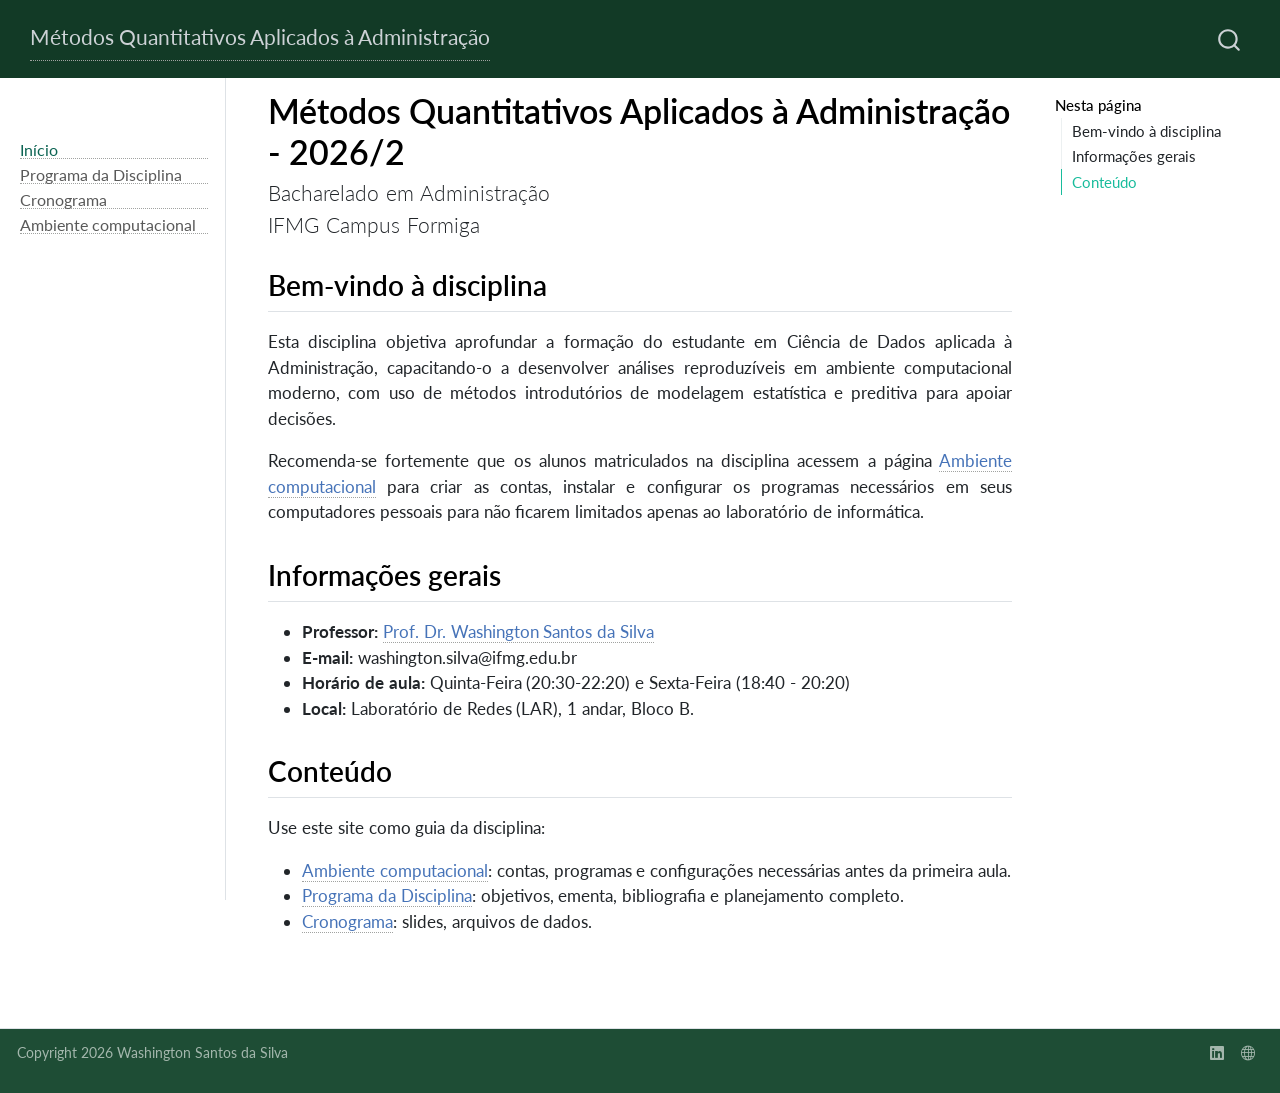
==== docs/index.html @ 7acd59c8 "publica site da disciplina" ====
<!DOCTYPE html>
<html xmlns="http://www.w3.org/1999/xhtml" lang="pt-BR" xml:lang="pt-BR"><head>

<meta charset="utf-8">
<meta name="generator" content="quarto-1.10.18">

<meta name="viewport" content="width=device-width, initial-scale=1.0, user-scalable=yes">


<title>Métodos Quantitativos Aplicados à Administração - 2026/2 – Métodos Quantitativos Aplicados à Administração</title>
<style>
/* Default styles provided by pandoc.
** See https://pandoc.org/MANUAL.html#variables-for-html for config info.
*/
span.smallcaps{font-variant: small-caps;}
div.columns{display: flex; gap: 1.5em;}
div.column{flex: auto;}
@media screen {
div.columns{gap: min(4vw, 1.5em);}
div.column{overflow-x: auto;}
}
div.hanging-indent{margin-left: 1.5em; text-indent: -1.5em;}
ul.task-list{list-style: none;}
ul.task-list li input[type="checkbox"] {
  width: 0.8em;
  margin: 0 0.8em 0.2em -1em; /* quarto-specific, see https://github.com/quarto-dev/quarto-cli/issues/4556 */ 
  vertical-align: middle;
}
</style>


<script src="site_libs/quarto-nav/quarto-nav.js"></script>
<script src="site_libs/quarto-nav/headroom.min.js"></script>
<script src="site_libs/clipboard/clipboard.min.js"></script>
<script src="site_libs/quarto-search/autocomplete.umd.js"></script>
<script src="site_libs/quarto-search/fuse.min.js"></script>
<script src="site_libs/quarto-search/quarto-search.js"></script>
<meta name="quarto:offset" content="./">
<script src="site_libs/quarto-html/quarto.js" type="module"></script>
<script src="site_libs/quarto-html/tabsets/tabsets.js" type="module"></script>
<script src="site_libs/quarto-html/popper.min.js"></script>
<script src="site_libs/quarto-html/tippy.umd.min.js"></script>
<script src="site_libs/quarto-html/anchor.min.js"></script>
<link href="site_libs/quarto-html/tippy.css" rel="stylesheet">
<link href="site_libs/quarto-html/quarto-syntax-highlighting-64a204ab8560d761af7679ceaba22944.css" rel="stylesheet" id="quarto-text-highlighting-styles">
<script src="site_libs/bootstrap/bootstrap.min.js"></script>
<link href="site_libs/bootstrap/bootstrap-icons.css" rel="stylesheet">
<link href="site_libs/bootstrap/bootstrap-d1bb5673b0c52643352dec3c37f18bb3.min.css" rel="stylesheet" append-hash="true" id="quarto-bootstrap" data-mode="light">
<script id="quarto-search-options" type="application/json">{
  "location": "navbar",
  "copy-button": false,
  "collapse-after": 3,
  "panel-placement": "end",
  "type": "overlay",
  "limit": 50,
  "keyboard-shortcut": [
    "f",
    "/",
    "s"
  ],
  "show-item-context": false,
  "language": {
    "search-no-results-text": "Nenhum resultado",
    "search-matching-documents-text": "documentos correspondentes",
    "search-copy-link-title": "Copiar link para a busca",
    "search-hide-matches-text": "Esconder correspondências adicionais",
    "search-more-match-text": "mais correspondência neste documento",
    "search-more-matches-text": "mais correspondências neste documento",
    "search-clear-button-title": "Limpar",
    "search-text-placeholder": "",
    "search-detached-cancel-button-title": "Cancelar",
    "search-submit-button-title": "Enviar",
    "search-label": "Procurar"
  }
}</script>


<link rel="stylesheet" href="styles.css">
</head>

<body class="nav-sidebar docked nav-fixed quarto-light">

<div id="quarto-search-results"></div>
  <header id="quarto-header" class="headroom fixed-top">
    <nav class="navbar navbar-expand-lg " data-bs-theme="dark">
      <div class="navbar-container container-fluid">
      <div class="navbar-brand-container mx-auto">
    <a class="navbar-brand" href="./index.html">
    <span class="navbar-title">Métodos Quantitativos Aplicados à Administração</span>
    </a>
  </div>
        <div class="quarto-navbar-tools tools-end">
</div>
          <div id="quarto-search" class="" title="Procurar"></div>
      </div> <!-- /container-fluid -->
    </nav>
  <nav class="quarto-secondary-nav">
    <div class="container-fluid d-flex">
      <button type="button" class="quarto-btn-toggle btn" data-bs-toggle="collapse" role="button" data-bs-target=".quarto-sidebar-collapse-item" aria-controls="quarto-sidebar" aria-expanded="false" aria-label="Alternar barra lateral" onclick="if (window.quartoToggleHeadroom) { window.quartoToggleHeadroom(); }">
        <i class="bi bi-layout-text-sidebar-reverse"></i>
      </button>
        <nav class="quarto-page-breadcrumbs" aria-label="breadcrumb"><ol class="breadcrumb"><li class="breadcrumb-item"><a href="./index.html">Início</a></li></ol></nav>
        <a class="flex-grow-1" role="navigation" data-bs-toggle="collapse" data-bs-target=".quarto-sidebar-collapse-item" aria-controls="quarto-sidebar" aria-expanded="false" aria-label="Alternar barra lateral" onclick="if (window.quartoToggleHeadroom) { window.quartoToggleHeadroom(); }">      
        </a>
      <button type="button" class="btn quarto-search-button" aria-label="Procurar" onclick="window.quartoOpenSearch();">
        <i class="bi bi-search"></i>
      </button>
    </div>
  </nav>
</header>
<!-- content -->
<div id="quarto-content" class="quarto-container page-columns page-rows-contents page-layout-article page-navbar">
<!-- sidebar -->
  <nav id="quarto-sidebar" class="sidebar collapse collapse-horizontal quarto-sidebar-collapse-item sidebar-navigation docked overflow-auto">
        <div class="mt-2 flex-shrink-0 align-items-center">
        <div class="sidebar-search">
        <div id="quarto-search" class="" title="Procurar"></div>
        </div>
        </div>
    <div class="sidebar-menu-container"> 
    <ul class="list-unstyled mt-1">
        <li class="sidebar-item">
  <div class="sidebar-item-container"> 
  <a href="./index.html" class="sidebar-item-text sidebar-link active">
 <span class="menu-text">Início</span></a>
  </div>
</li>
        <li class="sidebar-item">
  <div class="sidebar-item-container"> 
  <a href="./programa.html" class="sidebar-item-text sidebar-link">
 <span class="menu-text">Programa da Disciplina</span></a>
  </div>
</li>
        <li class="sidebar-item">
  <div class="sidebar-item-container"> 
  <a href="./cronograma.html" class="sidebar-item-text sidebar-link">
 <span class="menu-text">Cronograma</span></a>
  </div>
</li>
        <li class="sidebar-item">
  <div class="sidebar-item-container"> 
  <a href="./ambiente_computacional.html" class="sidebar-item-text sidebar-link">
 <span class="menu-text">Ambiente computacional</span></a>
  </div>
</li>
    </ul>
    </div>
</nav>
<div id="quarto-sidebar-glass" class="quarto-sidebar-collapse-item" data-bs-toggle="collapse" data-bs-target=".quarto-sidebar-collapse-item"></div>
<!-- margin-sidebar -->
    <div id="quarto-margin-sidebar" class="sidebar margin-sidebar">
        <nav id="TOC" role="doc-toc" class="toc-active">
    <h2 id="toc-title">Nesta página</h2>
   
  <ul>
  <li><a href="#bem-vindo-à-disciplina" id="toc-bem-vindo-à-disciplina" class="nav-link active" data-scroll-target="#bem-vindo-à-disciplina">Bem-vindo à disciplina</a></li>
  <li><a href="#informações-gerais" id="toc-informações-gerais" class="nav-link" data-scroll-target="#informações-gerais">Informações gerais</a></li>
  <li><a href="#conteúdo" id="toc-conteúdo" class="nav-link" data-scroll-target="#conteúdo">Conteúdo</a></li>
  </ul>
</nav>
    </div>
<!-- main -->
<main class="content" id="quarto-document-content">

<header id="title-block-header" class="quarto-title-block default">
<div class="quarto-title">
<h1 class="title">Métodos Quantitativos Aplicados à Administração - 2026/2</h1>
<p class="subtitle lead">Bacharelado em Administração <br> IFMG Campus Formiga</p>
</div>



<div class="quarto-title-meta">

    
  
    
  </div>
  


</header>


<section id="bem-vindo-à-disciplina" class="level2">
<h2 class="anchored" data-anchor-id="bem-vindo-à-disciplina">Bem-vindo à disciplina</h2>
<p>Esta disciplina objetiva aprofundar a formação do estudante em Ciência de Dados aplicada à Administração, capacitando-o a desenvolver análises reproduzíveis em ambiente computacional moderno, com uso de métodos introdutórios de modelagem estatística e preditiva para apoiar decisões.</p>
<p>Recomenda-se fortemente que os alunos matriculados na disciplina acessem a página <a href="./ambiente_computacional.html">Ambiente computacional</a> para criar as contas, instalar e configurar os programas necessários em seus computadores pessoais para não ficarem limitados apenas ao laboratório de informática.</p>
</section>
<section id="informações-gerais" class="level2">
<h2 class="anchored" data-anchor-id="informações-gerais">Informações gerais</h2>
<ul>
<li><strong>Professor:</strong> <a href="https://washingtonsilva.github.io" target="_blank">Prof.&nbsp;Dr.&nbsp;Washington Santos da Silva</a></li>
<li><strong>E-mail:</strong> washington.silva@ifmg.edu.br</li>
<li><strong>Horário de aula:</strong> Quinta-Feira (20:30-22:20) e Sexta-Feira (18:40 - 20:20)</li>
<li><strong>Local:</strong> Laboratório de Redes (LAR), 1 andar, Bloco B.</li>
</ul>
</section>
<section id="conteúdo" class="level2">
<h2 class="anchored" data-anchor-id="conteúdo">Conteúdo</h2>
<p>Use este site como guia da disciplina:</p>
<ul>
<li><a href="./ambiente_computacional.html">Ambiente computacional</a>: contas, programas e configurações necessárias antes da primeira aula.</li>
<li><a href="./programa.html">Programa da Disciplina</a>: objetivos, ementa, bibliografia e planejamento completo.</li>
<li><a href="./cronograma.html">Cronograma</a>: slides, arquivos de dados.</li>
</ul>


</section>

</main> <!-- /main -->
<script id="quarto-html-after-body" type="application/javascript">
  window.document.addEventListener("DOMContentLoaded", function (event) {
    const icon = "";
    const anchorJS = new window.AnchorJS();
    anchorJS.options = {
      placement: 'right',
      icon: icon
    };
    anchorJS.add('.anchored');
    const isCodeAnnotation = (el) => {
      for (const clz of el.classList) {
        if (clz.startsWith('code-annotation-')) {                     
          return true;
        }
      }
      return false;
    }
    const onCopySuccess = function(e) {
      // button target
      const button = e.trigger;
      // don't keep focus
      button.blur();
      // flash "checked"
      button.classList.add('code-copy-button-checked');
      var currentTitle = button.getAttribute("title");
      button.setAttribute("title", "Copiada");
      let tooltip;
      if (window.bootstrap) {
        button.setAttribute("data-bs-toggle", "tooltip");
        button.setAttribute("data-bs-placement", "left");
        button.setAttribute("data-bs-title", "Copiada");
        tooltip = new bootstrap.Tooltip(button, 
          { trigger: "manual", 
            customClass: "code-copy-button-tooltip",
            offset: [0, -8]});
        tooltip.show();    
      }
      setTimeout(function() {
        if (tooltip) {
          tooltip.hide();
          button.removeAttribute("data-bs-title");
          button.removeAttribute("data-bs-toggle");
          button.removeAttribute("data-bs-placement");
        }
        button.setAttribute("title", currentTitle);
        button.classList.remove('code-copy-button-checked');
      }, 1000);
      // clear code selection
      e.clearSelection();
    }
    const getTextToCopy = function(trigger) {
      const outerScaffold = trigger.parentElement.cloneNode(true);
      const codeEl = outerScaffold.querySelector('code');
      for (const childEl of codeEl.children) {
        if (isCodeAnnotation(childEl)) {
          childEl.remove();
        }
      }
      return codeEl.innerText;
    }
    const clipboard = new window.ClipboardJS('.code-copy-button:not([data-in-quarto-modal])', {
      text: getTextToCopy
    });
    clipboard.on('success', onCopySuccess);
    if (window.document.getElementById('quarto-embedded-source-code-modal')) {
      const clipboardModal = new window.ClipboardJS('.code-copy-button[data-in-quarto-modal]', {
        text: getTextToCopy,
        container: window.document.getElementById('quarto-embedded-source-code-modal')
      });
      clipboardModal.on('success', onCopySuccess);
    }
      var localhostRegex = new RegExp(/^(?:http|https):\/\/localhost\:?[0-9]*\//);
      var mailtoRegex = new RegExp(/^mailto:/);
        var filterRegex = new RegExp('/' + window.location.host + '/');
      var isInternal = (href) => {
          return filterRegex.test(href) || localhostRegex.test(href) || mailtoRegex.test(href);
      }
      // Inspect non-navigation links and adorn them if external
     var links = window.document.querySelectorAll('a[href]:not(.nav-link):not(.navbar-brand):not(.toc-action):not(.sidebar-link):not(.sidebar-item-toggle):not(.pagination-link):not(.no-external):not([aria-hidden]):not(.dropdown-item):not(.quarto-navigation-tool):not(.about-link)');
      for (var i=0; i<links.length; i++) {
        const link = links[i];
        if (!isInternal(link.href)) {
          // undo the damage that might have been done by quarto-nav.js in the case of
          // links that we want to consider external
          if (link.dataset.originalHref !== undefined) {
            link.href = link.dataset.originalHref;
          }
        }
      }
    function tippyHover(el, contentFn, onTriggerFn, onUntriggerFn) {
      const config = {
        allowHTML: true,
        maxWidth: 500,
        delay: 100,
        arrow: false,
        appendTo: function(el) {
            return el.parentElement;
        },
        interactive: true,
        interactiveBorder: 10,
        theme: 'quarto',
        placement: 'bottom-start',
      };
      if (contentFn) {
        config.content = contentFn;
      }
      if (onTriggerFn) {
        config.onTrigger = onTriggerFn;
      }
      if (onUntriggerFn) {
        config.onUntrigger = onUntriggerFn;
      }
      window.tippy(el, config); 
    }
    const noterefs = window.document.querySelectorAll('a[role="doc-noteref"]');
    for (var i=0; i<noterefs.length; i++) {
      const ref = noterefs[i];
      tippyHover(ref, function() {
        // use id or data attribute instead here
        let href = ref.getAttribute('data-footnote-href') || ref.getAttribute('href');
        try { href = new URL(href).hash; } catch {}
        const id = href.replace(/^#\/?/, "");
        const note = window.document.getElementById(id);
        if (note) {
          return note.innerHTML;
        } else {
          return "";
        }
      });
    }
    const xrefs = window.document.querySelectorAll('a.quarto-xref');
    const processXRef = (id, note) => {
      // Strip column container classes
      const stripColumnClz = (el) => {
        el.classList.remove("page-full", "page-columns");
        if (el.children) {
          for (const child of el.children) {
            stripColumnClz(child);
          }
        }
      }
      stripColumnClz(note)
      if (id === null || id.startsWith('sec-')) {
        // Special case sections, only their first couple elements
        const container = document.createElement("div");
        if (note.children && note.children.length > 2) {
          container.appendChild(note.children[0].cloneNode(true));
          for (let i = 1; i < note.children.length; i++) {
            const child = note.children[i];
            if (child.tagName === "P" && child.innerText === "") {
              continue;
            } else {
              container.appendChild(child.cloneNode(true));
              break;
            }
          }
          if (window.Quarto?.typesetMath) {
            window.Quarto.typesetMath(container);
          }
          return container.innerHTML
        } else {
          if (window.Quarto?.typesetMath) {
            window.Quarto.typesetMath(note);
          }
          return note.innerHTML;
        }
      } else {
        // Remove any anchor links if they are present
        const anchorLink = note.querySelector('a.anchorjs-link');
        if (anchorLink) {
          anchorLink.remove();
        }
        if (window.Quarto?.typesetMath) {
          window.Quarto.typesetMath(note);
        }
        if (note.classList.contains("callout")) {
          return note.outerHTML;
        } else {
          return note.innerHTML;
        }
      }
    }
    for (var i=0; i<xrefs.length; i++) {
      const xref = xrefs[i];
      tippyHover(xref, undefined, function(instance) {
        instance.disable();
        let url = xref.getAttribute('href');
        let hash = undefined; 
        if (url.startsWith('#')) {
          hash = url;
        } else {
          try { hash = new URL(url).hash; } catch {}
        }
        if (hash) {
          const id = hash.replace(/^#\/?/, "");
          const note = window.document.getElementById(id);
          if (note !== null) {
            try {
              const html = processXRef(id, note.cloneNode(true));
              instance.setContent(html);
            } finally {
              instance.enable();
              instance.show();
            }
          } else {
            // See if we can fetch this
            fetch(url.split('#')[0])
            .then(res => res.text())
            .then(html => {
              const parser = new DOMParser();
              const htmlDoc = parser.parseFromString(html, "text/html");
              const note = htmlDoc.getElementById(id);
              if (note !== null) {
                const html = processXRef(id, note);
                instance.setContent(html);
              } 
            }).finally(() => {
              instance.enable();
              instance.show();
            });
          }
        } else {
          // See if we can fetch a full url (with no hash to target)
          // This is a special case and we should probably do some content thinning / targeting
          fetch(url)
          .then(res => res.text())
          .then(html => {
            const parser = new DOMParser();
            const htmlDoc = parser.parseFromString(html, "text/html");
            const note = htmlDoc.querySelector('main.content');
            if (note !== null) {
              // This should only happen for chapter cross references
              // (since there is no id in the URL)
              // remove the first header
              if (note.children.length > 0 && note.children[0].tagName === "HEADER") {
                note.children[0].remove();
              }
              const html = processXRef(null, note);
              instance.setContent(html);
            } 
          }).finally(() => {
            instance.enable();
            instance.show();
          });
        }
      }, function(instance) {
      });
    }
        let selectedAnnoteEl;
        const selectorForAnnotation = ( cell, annotation) => {
          let cellAttr = 'data-code-cell="' + cell + '"';
          let lineAttr = 'data-code-annotation="' +  annotation + '"';
          const selector = 'span[' + cellAttr + '][' + lineAttr + ']';
          return selector;
        }
        const selectCodeLines = (annoteEl) => {
          const doc = window.document;
          const targetCell = annoteEl.getAttribute("data-target-cell");
          const targetAnnotation = annoteEl.getAttribute("data-target-annotation");
          const annoteSpan = window.document.querySelector(selectorForAnnotation(targetCell, targetAnnotation));
          const lines = annoteSpan.getAttribute("data-code-lines").split(",");
          const lineIds = lines.map((line) => {
            return targetCell + "-" + line;
          })
          let top = null;
          let height = null;
          let parent = null;
          if (lineIds.length > 0) {
              //compute the position of the single el (top and bottom and make a div)
              const el = window.document.getElementById(lineIds[0]);
              top = el.offsetTop;
              height = el.offsetHeight;
              parent = el.parentElement.parentElement;
            if (lineIds.length > 1) {
              const lastEl = window.document.getElementById(lineIds[lineIds.length - 1]);
              const bottom = lastEl.offsetTop + lastEl.offsetHeight;
              height = bottom - top;
            }
            if (top !== null && height !== null && parent !== null) {
              // cook up a div (if necessary) and position it 
              let div = window.document.getElementById("code-annotation-line-highlight");
              if (div === null) {
                div = window.document.createElement("div");
                div.setAttribute("id", "code-annotation-line-highlight");
                div.style.position = 'absolute';
                parent.appendChild(div);
              }
              div.style.top = top - 2 + "px";
              div.style.height = height + 4 + "px";
              div.style.left = 0;
              let gutterDiv = window.document.getElementById("code-annotation-line-highlight-gutter");
              if (gutterDiv === null) {
                gutterDiv = window.document.createElement("div");
                gutterDiv.setAttribute("id", "code-annotation-line-highlight-gutter");
                gutterDiv.style.position = 'absolute';
                const codeCell = window.document.getElementById(targetCell);
                const gutter = codeCell.querySelector('.code-annotation-gutter');
                gutter.appendChild(gutterDiv);
              }
              gutterDiv.style.top = top - 2 + "px";
              gutterDiv.style.height = height + 4 + "px";
            }
            selectedAnnoteEl = annoteEl;
          }
        };
        const unselectCodeLines = () => {
          const elementsIds = ["code-annotation-line-highlight", "code-annotation-line-highlight-gutter"];
          elementsIds.forEach((elId) => {
            const div = window.document.getElementById(elId);
            if (div) {
              div.remove();
            }
          });
          selectedAnnoteEl = undefined;
        };
          // Handle positioning of the toggle
      window.addEventListener(
        "resize",
        throttle(() => {
          elRect = undefined;
          if (selectedAnnoteEl) {
            selectCodeLines(selectedAnnoteEl);
          }
        }, 10)
      );
      function throttle(fn, ms) {
      let throttle = false;
      let timer;
        return (...args) => {
          if(!throttle) { // first call gets through
              fn.apply(this, args);
              throttle = true;
          } else { // all the others get throttled
              if(timer) clearTimeout(timer); // cancel #2
              timer = setTimeout(() => {
                fn.apply(this, args);
                timer = throttle = false;
              }, ms);
          }
        };
      }
        // Attach click handler to the DT
        const annoteDls = window.document.querySelectorAll('dt[data-target-cell]');
        for (const annoteDlNode of annoteDls) {
          annoteDlNode.addEventListener('click', (event) => {
            const clickedEl = event.target;
            if (clickedEl !== selectedAnnoteEl) {
              unselectCodeLines();
              const activeEl = window.document.querySelector('dt[data-target-cell].code-annotation-active');
              if (activeEl) {
                activeEl.classList.remove('code-annotation-active');
              }
              selectCodeLines(clickedEl);
              clickedEl.classList.add('code-annotation-active');
            } else {
              // Unselect the line
              unselectCodeLines();
              clickedEl.classList.remove('code-annotation-active');
            }
          });
        }
    const findCites = (el) => {
      const parentEl = el.parentElement;
      if (parentEl) {
        const cites = parentEl.dataset.cites;
        if (cites) {
          return {
            el,
            cites: cites.split(' ')
          };
        } else {
          return findCites(el.parentElement)
        }
      } else {
        return undefined;
      }
    };
    var bibliorefs = window.document.querySelectorAll('a[role="doc-biblioref"]');
    for (var i=0; i<bibliorefs.length; i++) {
      const ref = bibliorefs[i];
      const citeInfo = findCites(ref);
      if (citeInfo) {
        tippyHover(citeInfo.el, function() {
          var popup = window.document.createElement('div');
          citeInfo.cites.forEach(function(cite) {
            var citeDiv = window.document.createElement('div');
            citeDiv.classList.add('hanging-indent');
            citeDiv.classList.add('csl-entry');
            var biblioDiv = window.document.getElementById('ref-' + cite);
            if (biblioDiv) {
              citeDiv.innerHTML = biblioDiv.innerHTML;
            }
            popup.appendChild(citeDiv);
          });
          return popup.innerHTML;
        });
      }
    }
  });
  </script>
</div> <!-- /content -->
<footer class="footer">
  <div class="nav-footer">
    <div class="nav-footer-left">
<p>Copyright 2026 Washington Santos da Silva</p>
</div>   
    <div class="nav-footer-center">
      &nbsp;
    </div>
    <div class="nav-footer-right">
      <ul class="footer-items list-unstyled">
    <li class="nav-item compact">
    <a class="nav-link" href="https://www.linkedin.com/in/washingtonssilva/">
      <i class="bi bi-linkedin" role="img">
</i> 
    </a>
  </li>  
    <li class="nav-item compact">
    <a class="nav-link" href="https://washingtonsilva.github.io">
      <i class="bi bi-globe" role="img">
</i> 
    </a>
  </li>  
</ul>
    </div>
  </div>
</footer>




</body></html>
---- docs/site_libs/quarto-html/tippy.css ----
.tippy-box[data-animation=fade][data-state=hidden]{opacity:0}[data-tippy-root]{max-width:calc(100vw - 10px)}.tippy-box{position:relative;background-color:#333;color:#fff;border-radius:4px;font-size:14px;line-height:1.4;white-space:normal;outline:0;transition-property:transform,visibility,opacity}.tippy-box[data-placement^=top]>.tippy-arrow{bottom:0}.tippy-box[data-placement^=top]>.tippy-arrow:before{bottom:-7px;left:0;border-width:8px 8px 0;border-top-color:initial;transform-origin:center top}.tippy-box[data-placement^=bottom]>.tippy-arrow{top:0}.tippy-box[data-placement^=bottom]>.tippy-arrow:before{top:-7px;left:0;border-width:0 8px 8px;border-bottom-color:initial;transform-origin:center bottom}.tippy-box[data-placement^=left]>.tippy-arrow{right:0}.tippy-box[data-placement^=left]>.tippy-arrow:before{border-width:8px 0 8px 8px;border-left-color:initial;right:-7px;transform-origin:center left}.tippy-box[data-placement^=right]>.tippy-arrow{left:0}.tippy-box[data-placement^=right]>.tippy-arrow:before{left:-7px;border-width:8px 8px 8px 0;border-right-color:initial;transform-origin:center right}.tippy-box[data-inertia][data-state=visible]{transition-timing-function:cubic-bezier(.54,1.5,.38,1.11)}.tippy-arrow{width:16px;height:16px;color:#333}.tippy-arrow:before{content:"";position:absolute;border-color:transparent;border-style:solid}.tippy-content{position:relative;padding:5px 9px;z-index:1}
---- docs/site_libs/quarto-html/quarto-syntax-highlighting-64a204ab8560d761af7679ceaba22944.css ----
/* quarto syntax highlight colors */
:root {
  --quarto-hl-ot-color: #003B4F;
  --quarto-hl-at-color: #657422;
  --quarto-hl-ss-color: #20794D;
  --quarto-hl-an-color: #5E5E5E;
  --quarto-hl-fu-color: #4758AB;
  --quarto-hl-st-color: #20794D;
  --quarto-hl-cf-color: #003B4F;
  --quarto-hl-op-color: #5E5E5E;
  --quarto-hl-er-color: #AD0000;
  --quarto-hl-bn-color: #AD0000;
  --quarto-hl-al-color: #AD0000;
  --quarto-hl-va-color: #111111;
  --quarto-hl-bu-color: inherit;
  --quarto-hl-ex-color: inherit;
  --quarto-hl-pp-color: #AD0000;
  --quarto-hl-in-color: #5E5E5E;
  --quarto-hl-vs-color: #20794D;
  --quarto-hl-wa-color: #5E5E5E;
  --quarto-hl-do-color: #5E5E5E;
  --quarto-hl-im-color: #00769E;
  --quarto-hl-ch-color: #20794D;
  --quarto-hl-dt-color: #AD0000;
  --quarto-hl-fl-color: #AD0000;
  --quarto-hl-co-color: #5E5E5E;
  --quarto-hl-cv-color: #5E5E5E;
  --quarto-hl-cn-color: #8f5902;
  --quarto-hl-sc-color: #5E5E5E;
  --quarto-hl-dv-color: #AD0000;
  --quarto-hl-kw-color: #003B4F;
}

/* other quarto variables */
:root {
  --quarto-font-monospace: SFMono-Regular, Menlo, Monaco, Consolas, "Liberation Mono", "Courier New", monospace;
}

/* syntax highlight based on Pandoc's rules */
pre > code.sourceCode > span {
  color: #003B4F;
}

code.sourceCode > span {
  color: #003B4F;
}

div.sourceCode,
div.sourceCode pre.sourceCode {
  color: #003B4F;
}

/* Normal */
code span {
  color: #003B4F;
}

/* Alert */
code span.al {
  color: #AD0000;
  font-style: inherit;
}

/* Annotation */
code span.an {
  color: #5E5E5E;
  font-style: inherit;
}

/* Attribute */
code span.at {
  color: #657422;
  font-style: inherit;
}

/* BaseN */
code span.bn {
  color: #AD0000;
  font-style: inherit;
}

/* BuiltIn */
code span.bu {
  font-style: inherit;
}

/* ControlFlow */
code span.cf {
  color: #003B4F;
  font-weight: bold;
  font-style: inherit;
}

/* Char */
code span.ch {
  color: #20794D;
  font-style: inherit;
}

/* Constant */
code span.cn {
  color: #8f5902;
  font-style: inherit;
}

/* Comment */
code span.co {
  color: #5E5E5E;
  font-style: inherit;
}

/* CommentVar */
code span.cv {
  color: #5E5E5E;
  font-style: italic;
}

/* Documentation */
code span.do {
  color: #5E5E5E;
  font-style: italic;
}

/* DataType */
code span.dt {
  color: #AD0000;
  font-style: inherit;
}

/* DecVal */
code span.dv {
  color: #AD0000;
  font-style: inherit;
}

/* Error */
code span.er {
  color: #AD0000;
  font-style: inherit;
}

/* Extension */
code span.ex {
  font-style: inherit;
}

/* Float */
code span.fl {
  color: #AD0000;
  font-style: inherit;
}

/* Function */
code span.fu {
  color: #4758AB;
  font-style: inherit;
}

/* Import */
code span.im {
  color: #00769E;
  font-style: inherit;
}

/* Information */
code span.in {
  color: #5E5E5E;
  font-style: inherit;
}

/* Keyword */
code span.kw {
  color: #003B4F;
  font-weight: bold;
  font-style: inherit;
}

/* Operator */
code span.op {
  color: #5E5E5E;
  font-style: inherit;
}

/* Other */
code span.ot {
  color: #003B4F;
  font-style: inherit;
}

/* Preprocessor */
code span.pp {
  color: #AD0000;
  font-style: inherit;
}

/* SpecialChar */
code span.sc {
  color: #5E5E5E;
  font-style: inherit;
}

/* SpecialString */
code span.ss {
  color: #20794D;
  font-style: inherit;
}

/* String */
code span.st {
  color: #20794D;
  font-style: inherit;
}

/* Variable */
code span.va {
  color: #111111;
  font-style: inherit;
}

/* VerbatimString */
code span.vs {
  color: #20794D;
  font-style: inherit;
}

/* Warning */
code span.wa {
  color: #5E5E5E;
  font-style: italic;
}

.prevent-inlining {
  content: "</";
}

/*# sourceMappingURL=9d8d5bb603a83b8298b89080a598c93b.css.map */
---- docs/styles.css ----
/* css styles */

/* Verde floresta sóbrio para a identidade do site */
.navbar {
  background-color: #123A26;
}

/* Estilo para cabeçalhos */
h1, h2, h3 {
  color: #000000;
}

/* Espaçamento para conteúdo */
.content {
  max-width: 1200px;
  margin: 0 auto;
  padding: 1rem;
}

/* Justificação apenas do conteúdo principal; não afeta navegação e componentes */
#quarto-document-content p,
#quarto-document-content li,
#quarto-document-content td,
#quarto-document-content th,
#quarto-document-content figcaption,
#quarto-document-content blockquote,
#quarto-document-content .description,
#quarto-document-content .lead,
#quarto-document-content .abstract {
  text-align: justify;
}

/* Ajusta o espaçamento entre palavras para melhorar a justificação */
#quarto-document-content p,
#quarto-document-content li,
#quarto-document-content td,
#quarto-document-content th,
#quarto-document-content figcaption,
#quarto-document-content blockquote,
#quarto-document-content .description,
#quarto-document-content .lead,
#quarto-document-content .abstract {
  word-spacing: 0.05em;
  hyphens: auto;
}

/* Mantém alinhamento à esquerda para elementos que não devem ser justificados */
pre, code, .sourceCode, h1, h2, h3, h4, h5, h6 {
  text-align: left;
}

/* Ajusta o último parágrafo de cada seção para evitar espaçamento estranho */
#quarto-document-content p:last-of-type {
  text-align-last: left;
}

/* Estilo para links */
a {
  color: #4673B8;                      /* Changed from #36454f to a distinct blue */
  text-decoration: none;               /* Remove o sublinhado padrão dos links */
  border-bottom: dotted 1px #A1A3A1;   /* Adiciona linha pontilhada cinza abaixo dos links */
}

/* Estilo para links quando o mouse passa por cima */
a:hover {
  color: blue;                         /* Slightly brighter blue for hover state */
  text-decoration: underline;          /* Adiciona sublinhado ao passar o mouse */
}
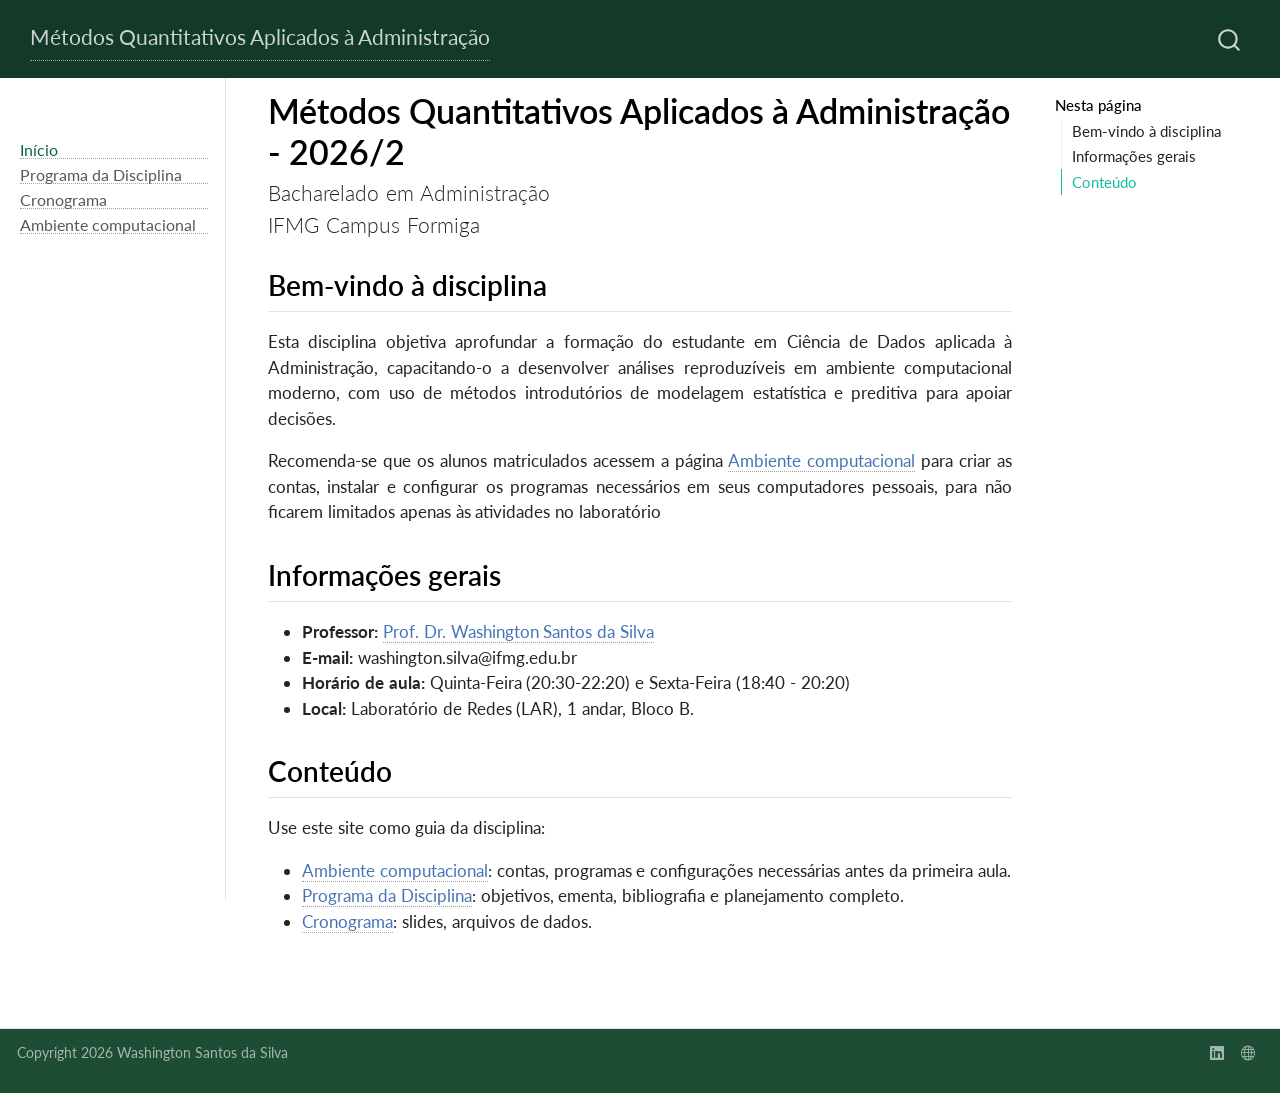
==== commit 935a1d0f: "publica site da disciplina" ====
--- a/docs/index.html
+++ b/docs/index.html
@@ -185,7 +185,7 @@
 <section id="bem-vindo-à-disciplina" class="level2">
 <h2 class="anchored" data-anchor-id="bem-vindo-à-disciplina">Bem-vindo à disciplina</h2>
 <p>Esta disciplina objetiva aprofundar a formação do estudante em Ciência de Dados aplicada à Administração, capacitando-o a desenvolver análises reproduzíveis em ambiente computacional moderno, com uso de métodos introdutórios de modelagem estatística e preditiva para apoiar decisões.</p>
-<p>Recomenda-se fortemente que os alunos matriculados na disciplina acessem a página <a href="./ambiente_computacional.html">Ambiente computacional</a> para criar as contas, instalar e configurar os programas necessários em seus computadores pessoais para não ficarem limitados apenas ao laboratório de informática.</p>
+<p>Recomenda-se que os alunos matriculados acessem a página <a href="./ambiente_computacional.html">Ambiente computacional</a> para criar as contas, instalar e configurar os programas necessários em seus computadores pessoais, para não ficarem limitados apenas às atividades no laboratório</p>
 </section>
 <section id="informações-gerais" class="level2">
 <h2 class="anchored" data-anchor-id="informações-gerais">Informações gerais</h2>
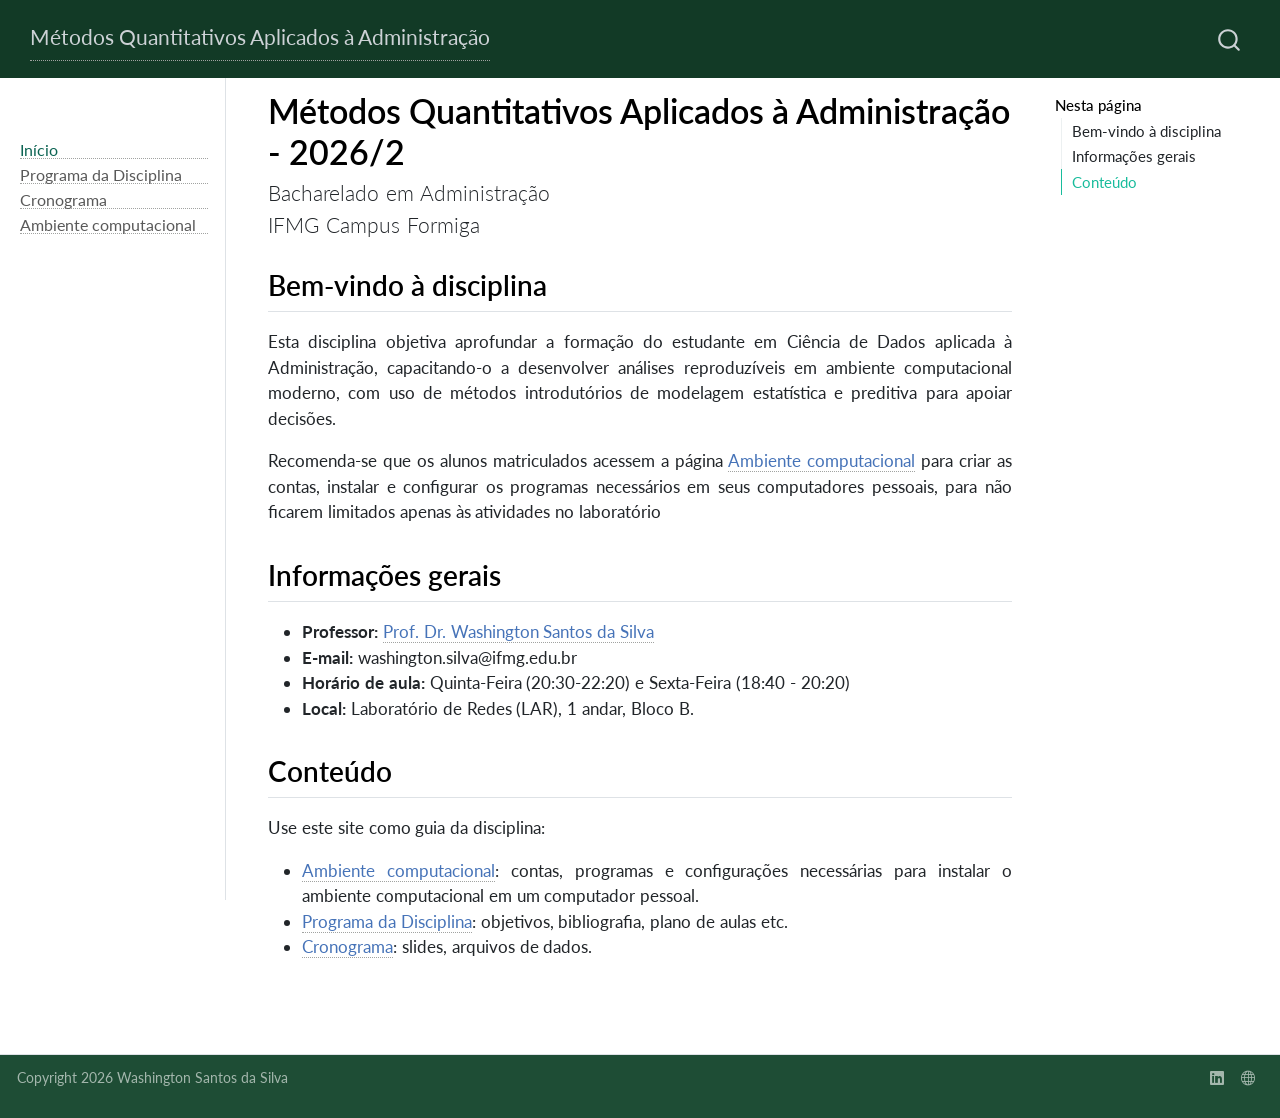
==== commit 362ec67e: "publica site da disciplina" ====
--- a/docs/index.html
+++ b/docs/index.html
@@ -200,8 +200,8 @@
 <h2 class="anchored" data-anchor-id="conteúdo">Conteúdo</h2>
 <p>Use este site como guia da disciplina:</p>
 <ul>
-<li><a href="./ambiente_computacional.html">Ambiente computacional</a>: contas, programas e configurações necessárias antes da primeira aula.</li>
-<li><a href="./programa.html">Programa da Disciplina</a>: objetivos, ementa, bibliografia e planejamento completo.</li>
+<li><a href="./ambiente_computacional.html">Ambiente computacional</a>: contas, programas e configurações necessárias para instalar o ambiente computacional em um computador pessoal.</li>
+<li><a href="./programa.html">Programa da Disciplina</a>: objetivos, bibliografia, plano de aulas etc.</li>
 <li><a href="./cronograma.html">Cronograma</a>: slides, arquivos de dados.</li>
 </ul>
 
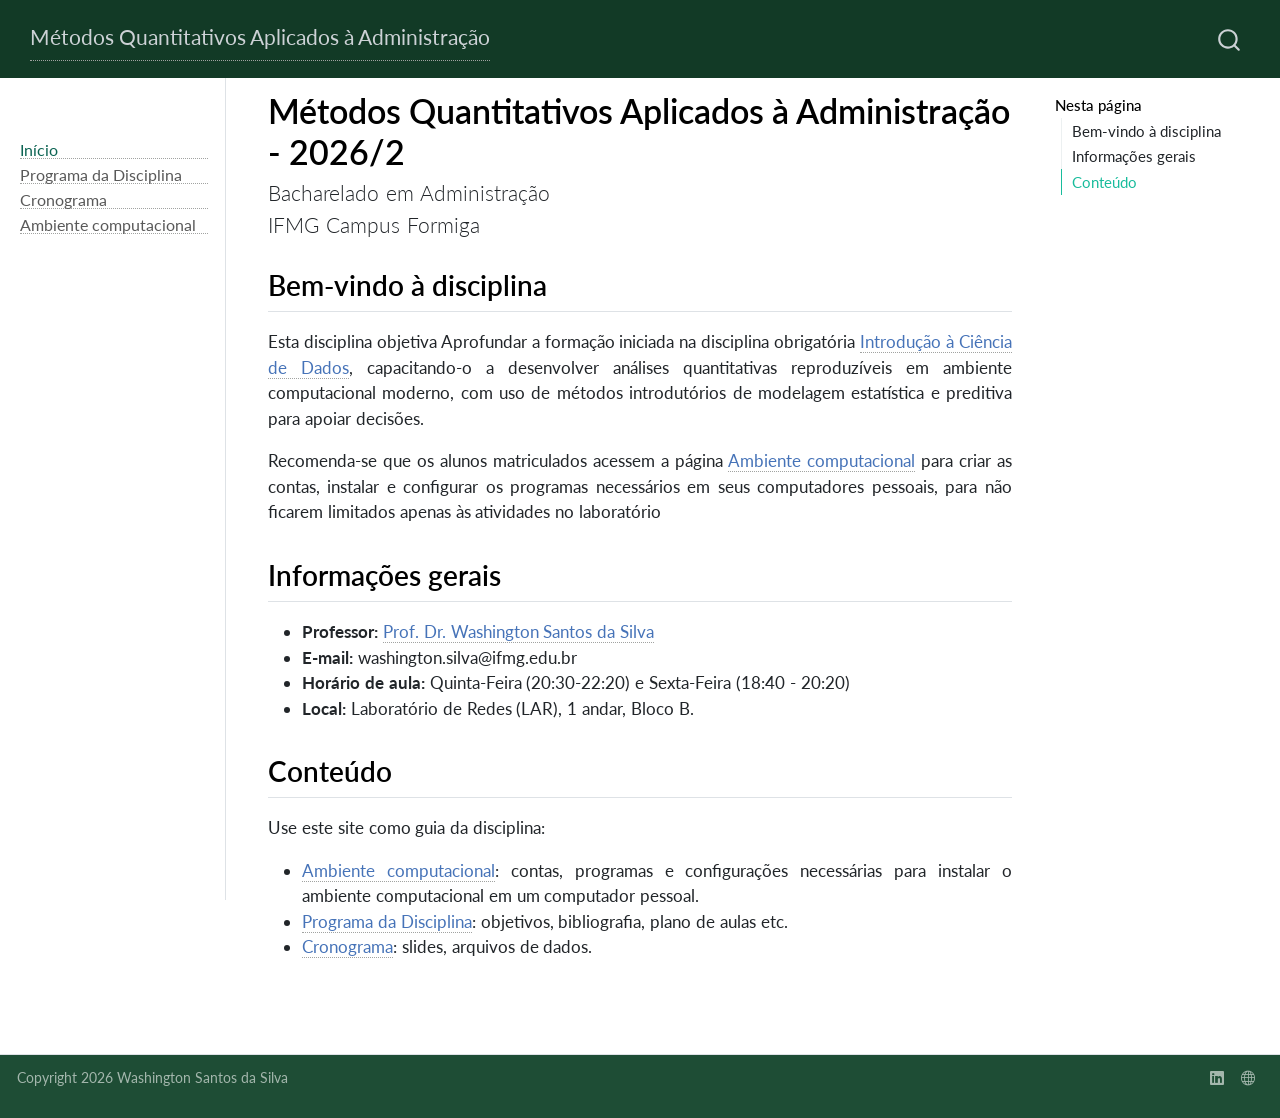
==== commit 76bdc89d: "pagina inicial e programa atualizadas" ====
--- a/docs/index.html
+++ b/docs/index.html
@@ -184,7 +184,7 @@
 
 <section id="bem-vindo-à-disciplina" class="level2">
 <h2 class="anchored" data-anchor-id="bem-vindo-à-disciplina">Bem-vindo à disciplina</h2>
-<p>Esta disciplina objetiva aprofundar a formação do estudante em Ciência de Dados aplicada à Administração, capacitando-o a desenvolver análises reproduzíveis em ambiente computacional moderno, com uso de métodos introdutórios de modelagem estatística e preditiva para apoiar decisões.</p>
+<p>Esta disciplina objetiva Aprofundar a formação iniciada na disciplina obrigatória <a href="https://washingtonsilva.github.io/site_bach_icd2026/" target="_blank">Introdução à Ciência de Dados</a>, capacitando-o a desenvolver análises quantitativas reproduzíveis em ambiente computacional moderno, com uso de métodos introdutórios de modelagem estatística e preditiva para apoiar decisões.</p>
 <p>Recomenda-se que os alunos matriculados acessem a página <a href="./ambiente_computacional.html">Ambiente computacional</a> para criar as contas, instalar e configurar os programas necessários em seus computadores pessoais, para não ficarem limitados apenas às atividades no laboratório</p>
 </section>
 <section id="informações-gerais" class="level2">
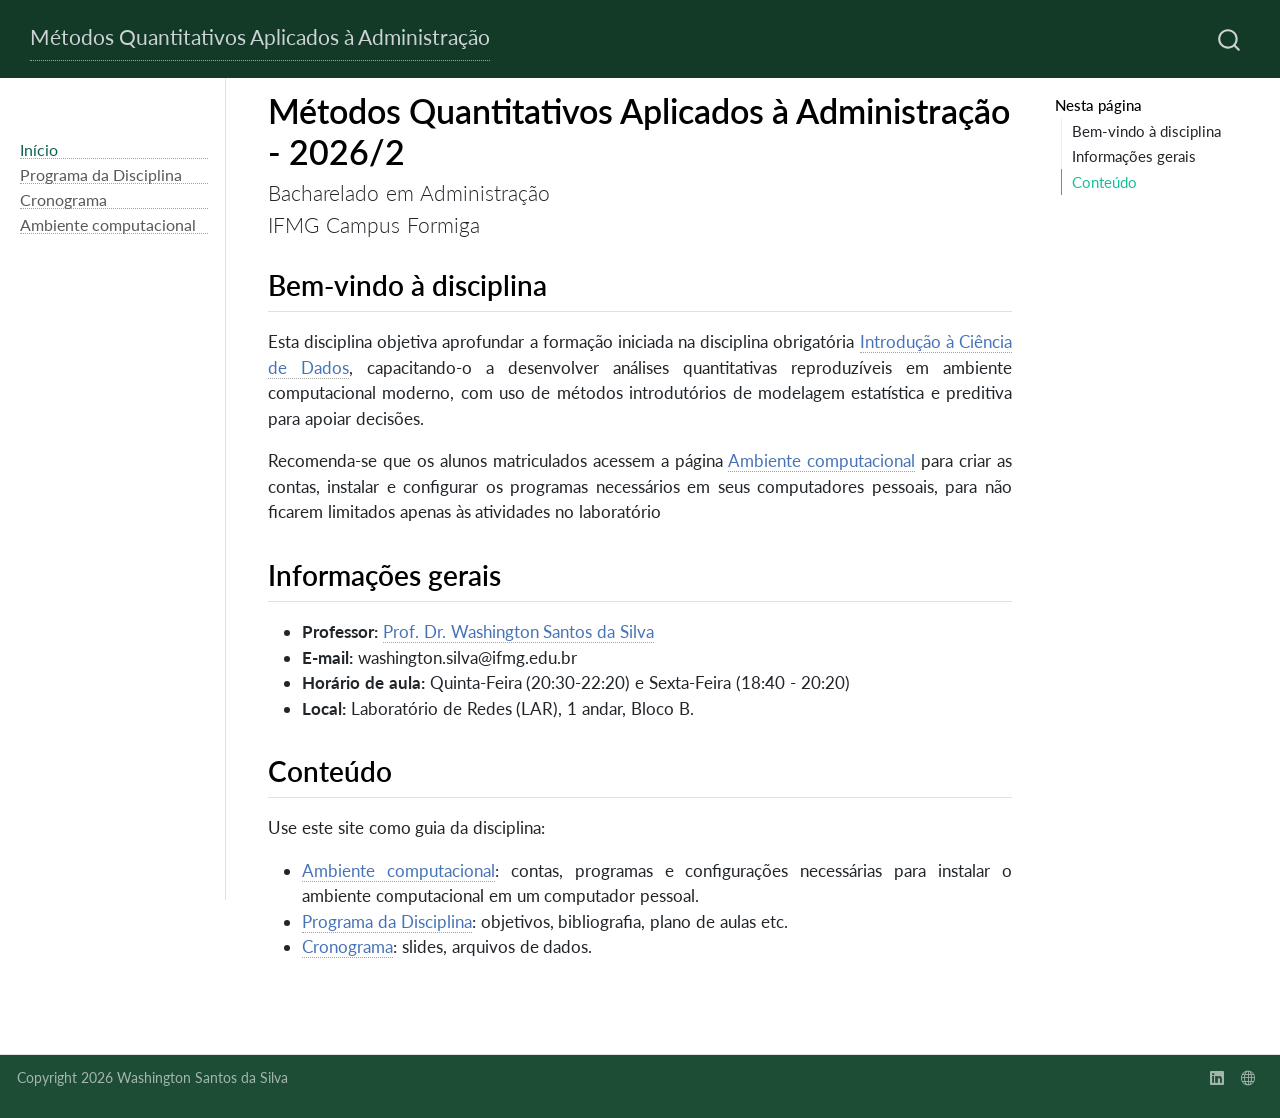
==== commit 518f4521: "projeto do site publicado" ====
--- a/docs/index.html
+++ b/docs/index.html
@@ -184,7 +184,7 @@
 
 <section id="bem-vindo-à-disciplina" class="level2">
 <h2 class="anchored" data-anchor-id="bem-vindo-à-disciplina">Bem-vindo à disciplina</h2>
-<p>Esta disciplina objetiva Aprofundar a formação iniciada na disciplina obrigatória <a href="https://washingtonsilva.github.io/site_bach_icd2026/" target="_blank">Introdução à Ciência de Dados</a>, capacitando-o a desenvolver análises quantitativas reproduzíveis em ambiente computacional moderno, com uso de métodos introdutórios de modelagem estatística e preditiva para apoiar decisões.</p>
+<p>Esta disciplina objetiva aprofundar a formação iniciada na disciplina obrigatória <a href="https://washingtonsilva.github.io/site_bach_icd2026/" target="_blank">Introdução à Ciência de Dados</a>, capacitando-o a desenvolver análises quantitativas reproduzíveis em ambiente computacional moderno, com uso de métodos introdutórios de modelagem estatística e preditiva para apoiar decisões.</p>
 <p>Recomenda-se que os alunos matriculados acessem a página <a href="./ambiente_computacional.html">Ambiente computacional</a> para criar as contas, instalar e configurar os programas necessários em seus computadores pessoais, para não ficarem limitados apenas às atividades no laboratório</p>
 </section>
 <section id="informações-gerais" class="level2">
